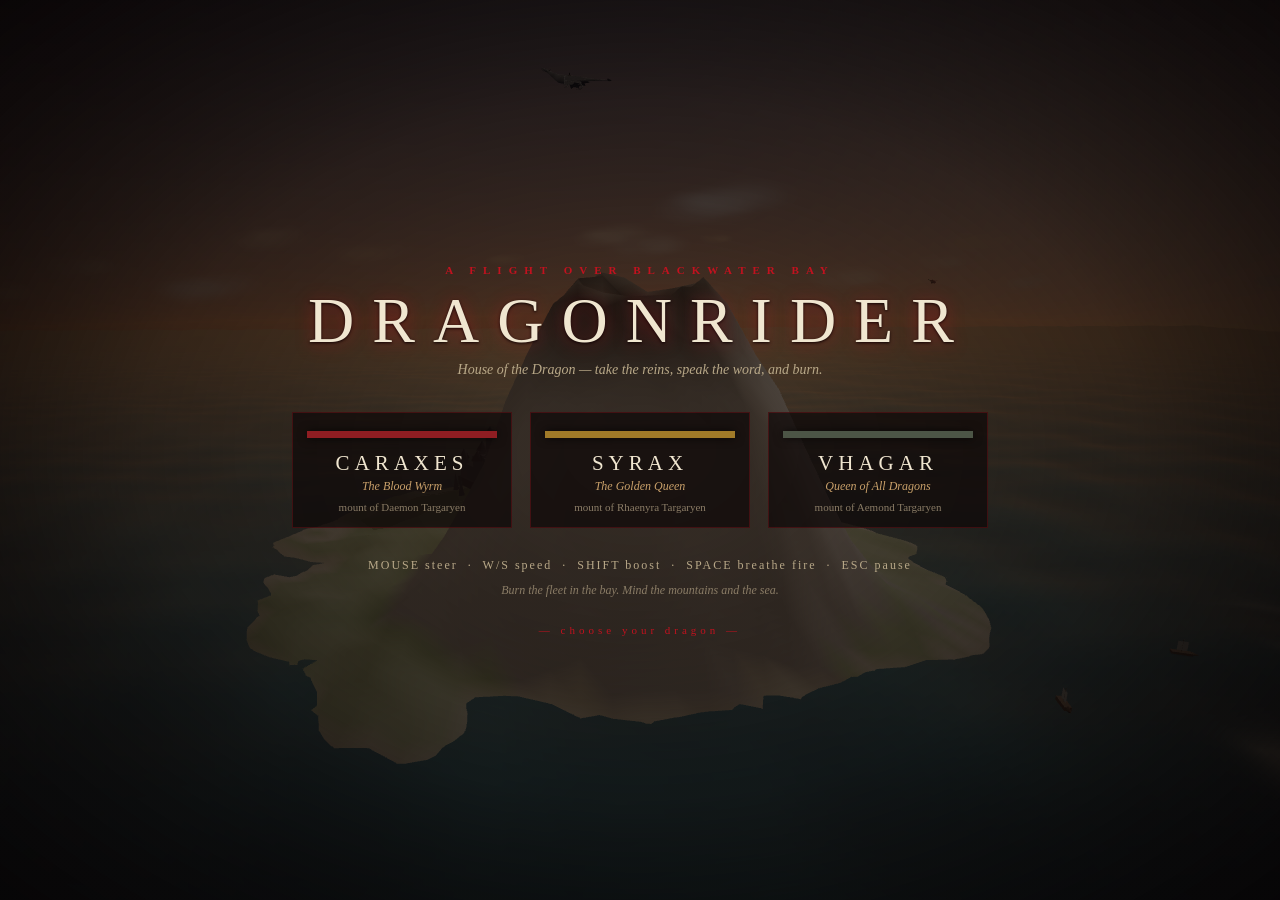
==== index.html @ 60eea190 "Initial commit: 3D House of the Dragon flight sim" ====
<!DOCTYPE html>
<html lang="en">
<head>
<meta charset="utf-8">
<title>Dragonrider — Fire and Blood</title>
<meta name="viewport" content="width=device-width, initial-scale=1">
<link rel="stylesheet" href="css/style.css">
</head>
<body>
<canvas id="scene"></canvas>

<!-- permanent subtle vignette -->
<div id="vignette"></div>
<!-- red crash flash -->
<div id="flash"></div>

<!-- crosshair -->
<div id="crosshair"><div class="ring"></div><div class="dot"></div></div>

<!-- in-game HUD -->
<div id="hud">
  <div id="title">
    <div class="house">HOUSE OF THE DRAGON</div>
    <h1>DRAGONRIDER</h1>
    <div class="words">FIRE AND BLOOD</div>
  </div>

  <div id="stats">
    <div class="stat"><label>Airspeed</label><span id="hud-speed">0</span></div>
    <div class="stat"><label>Altitude</label><span id="hud-alt">0</span></div>
    <div class="stat"><label>Ships burned</label><span id="hud-score">0</span></div>
    <div class="stat dim"><label>Deaths</label><span id="hud-deaths">0</span></div>
  </div>

  <div id="controls">
    <div><b>MOUSE</b> steer</div>
    <div><b>W / S</b> speed</div>
    <div><b>SHIFT</b> boost</div>
    <div><b>SPACE / LMB</b> dracarys</div>
    <div><b>B</b> roar &nbsp; <b>M</b> sound</div>
  </div>

  <div id="heat"><div id="heat-fill"></div><label>DRACARYS</label></div>

  <div id="toast"></div>
</div>

<!-- start menu -->
<div id="menu">
  <div class="menu-inner">
    <div class="menu-house">A FLIGHT OVER BLACKWATER BAY</div>
    <h1 class="menu-title">DRAGONRIDER</h1>
    <div class="menu-sub">House of the Dragon &mdash; take the reins, speak the word, and burn.</div>

    <div class="dragons">
      <div class="dragon-card" data-dragon="caraxes">
        <div class="dc-swatch" style="background:#8f1d22"></div>
        <div class="dc-name">CARAXES</div>
        <div class="dc-epithet">The Blood Wyrm</div>
        <div class="dc-rider">mount of Daemon Targaryen</div>
      </div>
      <div class="dragon-card" data-dragon="syrax">
        <div class="dc-swatch" style="background:#a07a28"></div>
        <div class="dc-name">SYRAX</div>
        <div class="dc-epithet">The Golden Queen</div>
        <div class="dc-rider">mount of Rhaenyra Targaryen</div>
      </div>
      <div class="dragon-card" data-dragon="vhagar">
        <div class="dc-swatch" style="background:#4c5546"></div>
        <div class="dc-name">VHAGAR</div>
        <div class="dc-epithet">Queen of All Dragons</div>
        <div class="dc-rider">mount of Aemond Targaryen</div>
      </div>
    </div>

    <div class="menu-controls">
      MOUSE steer &nbsp;&middot;&nbsp; W/S speed &nbsp;&middot;&nbsp; SHIFT boost &nbsp;&middot;&nbsp; SPACE breathe fire &nbsp;&middot;&nbsp; ESC pause
    </div>
    <div class="menu-hint">Burn the fleet in the bay. Mind the mountains and the sea.</div>
    <div class="menu-choose">— choose your dragon —</div>
  </div>
</div>

<!-- pause overlay -->
<div id="pause"><div>PAUSED</div><span>click to take the reins again</span></div>

<script src="js/vendor/three.min.js"></script>
<script src="js/noise.js"></script>
<script src="js/world.js"></script>
<script src="js/dragon.js"></script>
<script src="js/fire.js"></script>
<script src="js/audio.js"></script>
<script src="js/main.js"></script>
</body>
</html>
---- css/style.css ----
/* ---- Dragonrider: Fire and Blood — Targaryen theme ---- */
* { margin: 0; padding: 0; box-sizing: border-box; }

html, body {
  width: 100%; height: 100%;
  overflow: hidden;
  background: #0a0908;
  font-family: Georgia, 'Times New Roman', serif;
  color: #e8dcc4;
  user-select: none;
  cursor: default;
}

#scene { position: fixed; inset: 0; width: 100%; height: 100%; display: block; }

/* vignette + flash */
#vignette {
  position: fixed; inset: 0; pointer-events: none; z-index: 2;
  background: radial-gradient(ellipse at center, transparent 55%, rgba(5,2,2,.55) 100%);
}
#flash {
  position: fixed; inset: 0; pointer-events: none; z-index: 9; opacity: 0;
  background: radial-gradient(ellipse at center, rgba(200,30,20,.35), rgba(120,5,5,.8));
  transition: opacity .55s ease-out;
}

/* crosshair */
#crosshair {
  position: fixed; left: 50%; top: 50%; transform: translate(-50%,-50%);
  z-index: 5; opacity: 0; transition: opacity .3s; pointer-events: none;
}
body.playing #crosshair { opacity: .9; }
#crosshair .ring {
  width: 34px; height: 34px; border: 1px solid rgba(232,220,196,.75);
  border-radius: 50%; position: absolute; left: -17px; top: -17px;
  box-shadow: 0 0 8px rgba(0,0,0,.6), inset 0 0 8px rgba(0,0,0,.4);
  transition: border-color .15s, box-shadow .15s;
}
#crosshair .dot {
  width: 3px; height: 3px; background: #e8dcc4; border-radius: 50%;
  position: absolute; left: -1.5px; top: -1.5px;
}
#crosshair.firing .ring {
  border-color: #ff5a1f;
  box-shadow: 0 0 14px rgba(255,90,31,.8), inset 0 0 10px rgba(255,90,31,.5);
}

/* HUD */
#hud { position: fixed; inset: 0; pointer-events: none; z-index: 4; opacity: 0; transition: opacity .5s; }
body.playing #hud { opacity: 1; }

#title { position: absolute; top: 18px; left: 24px; text-shadow: 0 1px 4px rgba(0,0,0,.8); }
#title .house { font-size: 10px; letter-spacing: 5px; color: #c1121f; font-weight: bold; }
#title h1 { font-size: 26px; letter-spacing: 7px; color: #e8dcc4; font-weight: normal; }
#title .words { font-size: 10px; letter-spacing: 4px; color: #a89878; font-style: italic; }

#stats { position: absolute; left: 24px; bottom: 22px; text-shadow: 0 1px 3px rgba(0,0,0,.9); }
.stat { display: flex; align-items: baseline; gap: 10px; margin-top: 4px; }
.stat label { font-size: 10px; letter-spacing: 2px; color: #a89878; width: 96px; text-transform: uppercase; }
.stat span { font-size: 20px; color: #f0e6d0; min-width: 40px; }
.stat.dim span, .stat.dim label { color: #77695a; }
.stat.dim span { font-size: 15px; }

#controls {
  position: absolute; right: 24px; bottom: 22px; text-align: right;
  font-size: 11px; letter-spacing: 1px; color: #a89878; line-height: 1.7;
  text-shadow: 0 1px 3px rgba(0,0,0,.9);
}
#controls b { color: #e0cfa8; }

#heat {
  position: absolute; left: 50%; bottom: 30px; transform: translateX(-50%);
  width: 240px; height: 10px; border: 1px solid rgba(232,220,196,.35);
  background: rgba(10,5,5,.55); box-shadow: 0 1px 4px rgba(0,0,0,.7);
}
#heat label {
  position: absolute; top: -19px; width: 100%; text-align: center;
  font-size: 9px; letter-spacing: 5px; color: #c9a06a;
}
#heat-fill {
  height: 100%; width: 100%;
  background: linear-gradient(90deg, #7a1508, #e04a10, #ffb03a);
  transition: width .08s linear;
}

#toast {
  position: absolute; left: 50%; bottom: 90px; transform: translateX(-50%);
  font-size: 17px; font-style: italic; letter-spacing: 1px; color: #f0e2c8;
  text-shadow: 0 1px 6px rgba(0,0,0,.9); opacity: 0; transition: opacity .4s;
  white-space: nowrap;
}
#toast.show { opacity: 1; }

/* ---- menu ---- */
#menu {
  position: fixed; inset: 0; z-index: 10;
  display: flex; align-items: center; justify-content: center;
  background: radial-gradient(ellipse at center, rgba(8,4,4,.62) 0%, rgba(5,2,3,.92) 100%);
  transition: opacity .6s;
}
#menu.hidden { opacity: 0; pointer-events: none; }
.menu-inner { text-align: center; max-width: 860px; padding: 20px; }
.menu-house { font-size: 11px; letter-spacing: 7px; color: #c1121f; font-weight: bold; }
.menu-title {
  font-size: 64px; letter-spacing: 18px; font-weight: normal; margin: 8px 0 4px;
  color: #f0e6d0; text-shadow: 0 2px 18px rgba(193,18,31,.45), 0 1px 3px #000;
}
.menu-sub { font-size: 14px; font-style: italic; color: #b8a888; margin-bottom: 34px; }

.dragons { display: flex; gap: 18px; justify-content: center; margin-bottom: 30px; }
.dragon-card {
  width: 220px; padding: 18px 14px 14px; cursor: pointer; pointer-events: auto;
  background: rgba(14,8,8,.72); border: 1px solid rgba(193,18,31,.25);
  transition: transform .18s, border-color .18s, box-shadow .18s;
}
.dragon-card:hover {
  transform: translateY(-4px); border-color: #c1121f;
  box-shadow: 0 6px 26px rgba(193,18,31,.35);
}
.dc-swatch { width: 100%; height: 7px; margin-bottom: 13px; box-shadow: 0 0 10px rgba(0,0,0,.7); }
.dc-name { font-size: 21px; letter-spacing: 5px; color: #f0e6d0; }
.dc-epithet { font-size: 12px; font-style: italic; color: #c9a06a; margin: 3px 0 7px; }
.dc-rider { font-size: 11px; color: #8a7c66; }

.menu-controls { font-size: 12px; letter-spacing: 2px; color: #b8a888; margin-bottom: 10px; }
.menu-hint { font-size: 12px; font-style: italic; color: #8a7c66; margin-bottom: 26px; }
.menu-choose { font-size: 11px; letter-spacing: 4px; color: #c1121f; }

/* ---- pause ---- */
#pause {
  position: fixed; inset: 0; z-index: 8; display: none;
  align-items: center; justify-content: center; flex-direction: column;
  background: rgba(5,2,3,.55); cursor: pointer;
}
#pause.visible { display: flex; }
#pause div { font-size: 40px; letter-spacing: 14px; color: #f0e6d0; text-shadow: 0 2px 12px #000; }
#pause span { font-size: 13px; font-style: italic; color: #b8a888; margin-top: 8px; }
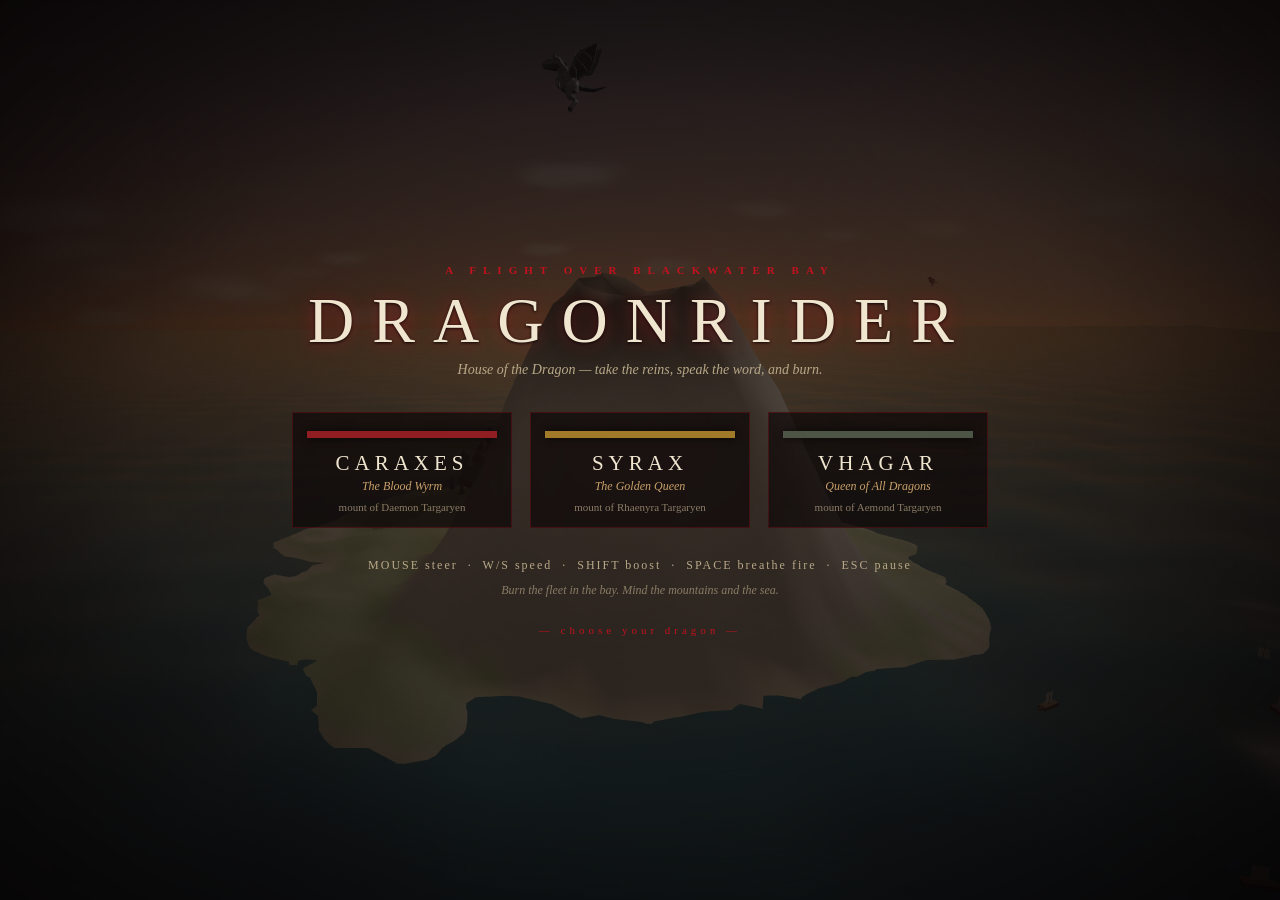
==== commit a678e89d: "Replace procedural dragon with rigged Quaternius GLB (CC0) - Animated Dragon_Flying / Dragon_Attack " ====
--- a/index.html
+++ b/index.html
@@ -85,9 +85,11 @@
 <div id="pause"><div>PAUSED</div><span>click to take the reins again</span></div>
 
 <script src="js/vendor/three.min.js"></script>
+<script src="js/vendor/GLTFLoader.js"></script>
 <script src="js/noise.js"></script>
 <script src="js/world.js"></script>
-<script src="js/dragon.js"></script>
+<script src="js/dragon-glb.js"></script>
+<script src="js/modeldragon.js"></script>
 <script src="js/fire.js"></script>
 <script src="js/audio.js"></script>
 <script src="js/main.js"></script>
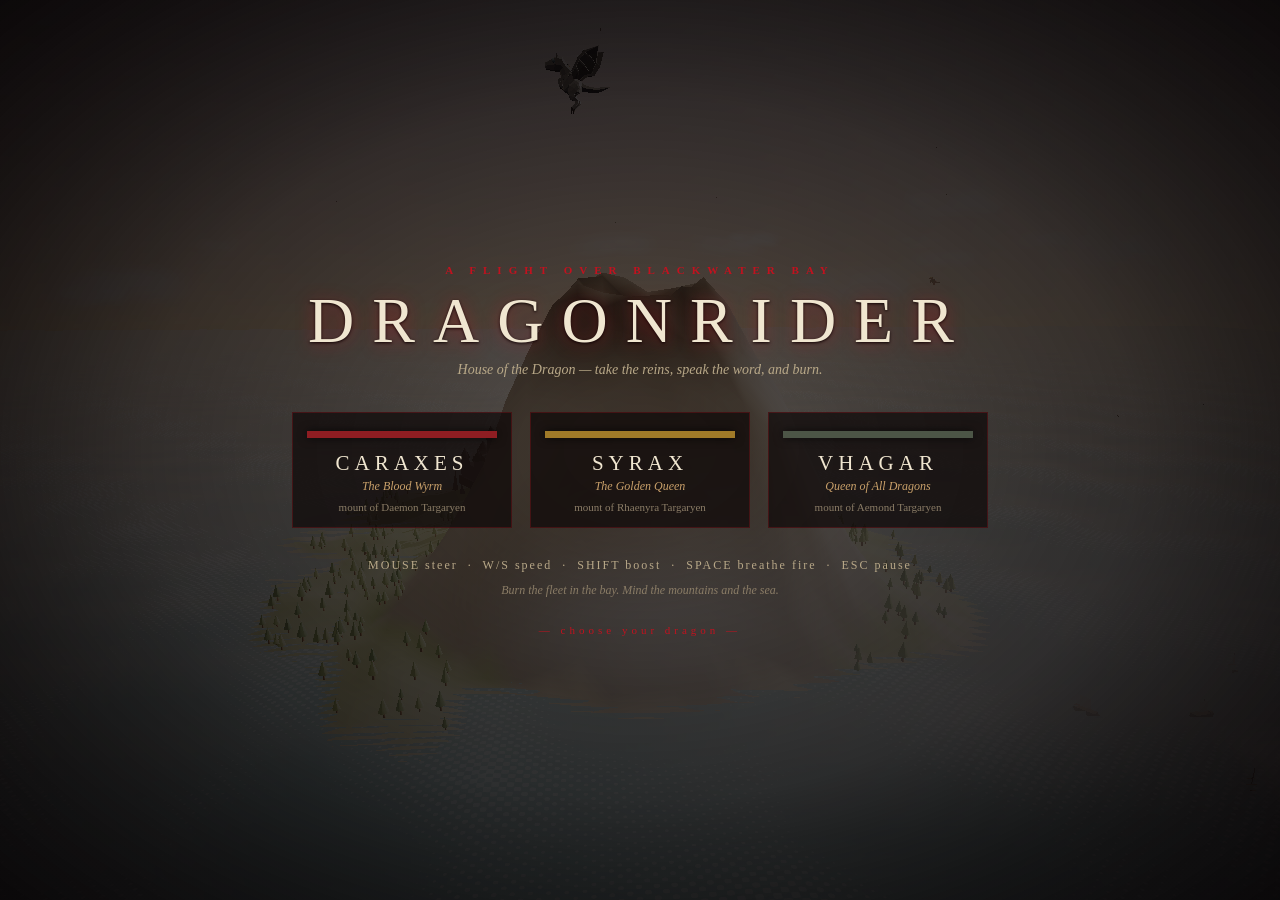
==== commit c30616ff: "Modern graphics pass: bloom, trees, birds, atmosphere - UnrealBloomPass post-processing (fire/lava/s" ====
--- a/index.html
+++ b/index.html
@@ -86,6 +86,14 @@
 
 <script src="js/vendor/three.min.js"></script>
 <script src="js/vendor/GLTFLoader.js"></script>
+<script src="js/vendor/shaders/CopyShader.js"></script>
+<script src="js/vendor/shaders/LuminosityHighPassShader.js"></script>
+<script src="js/vendor/postprocessing/Pass.js"></script>
+<script src="js/vendor/postprocessing/MaskPass.js"></script>
+<script src="js/vendor/postprocessing/ShaderPass.js"></script>
+<script src="js/vendor/postprocessing/RenderPass.js"></script>
+<script src="js/vendor/postprocessing/EffectComposer.js"></script>
+<script src="js/vendor/postprocessing/UnrealBloomPass.js"></script>
 <script src="js/noise.js"></script>
 <script src="js/world.js"></script>
 <script src="js/dragon-glb.js"></script>
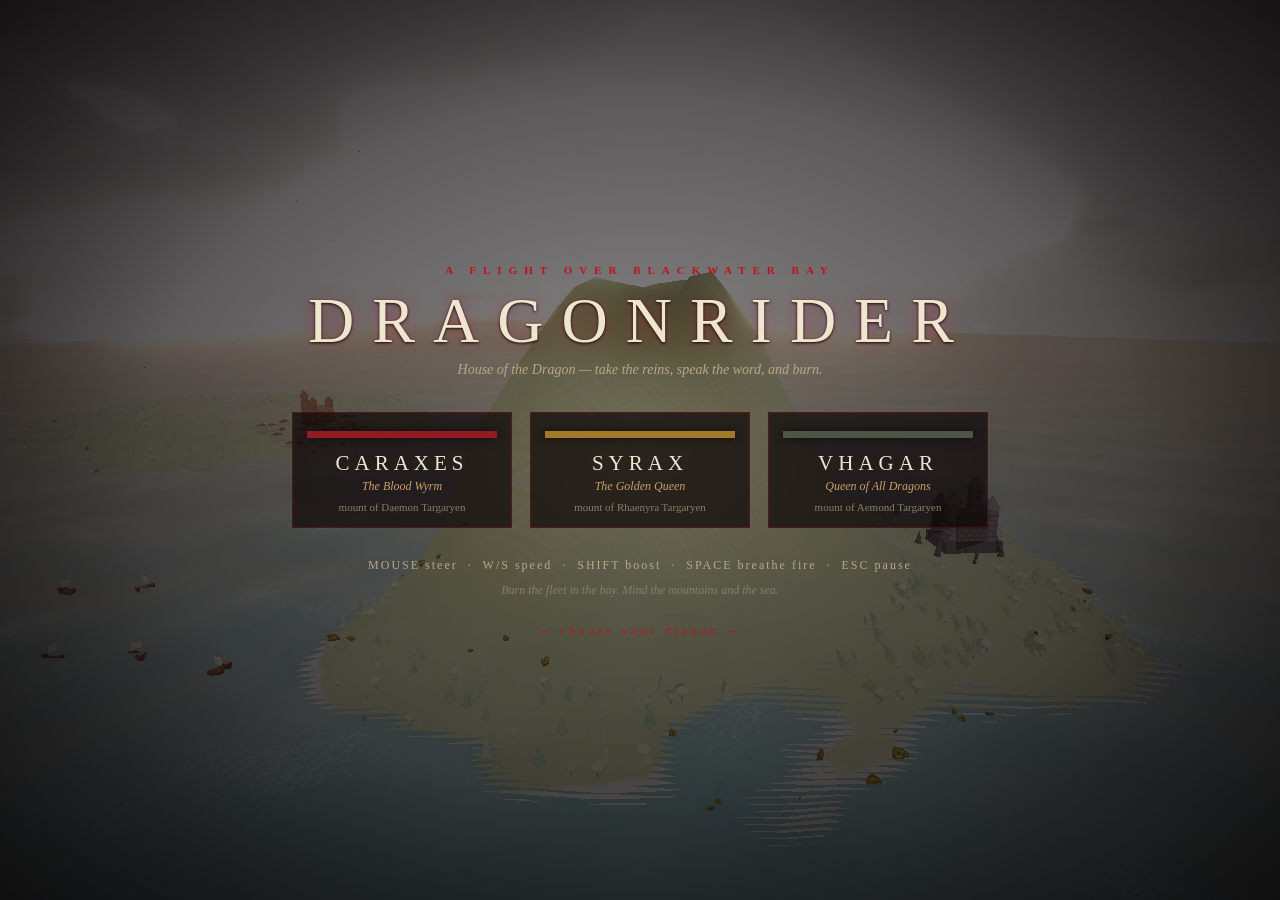
==== commit 0ff5cd05: "2026-grade graphics: HDRI sky + photographic PBR terrain - Real HDRI sky (Poly Haven belfast_sunset_" ====
--- a/index.html
+++ b/index.html
@@ -86,6 +86,7 @@
 
 <script src="js/vendor/three.min.js"></script>
 <script src="js/vendor/GLTFLoader.js"></script>
+<script src="js/vendor/RGBELoader.js"></script>
 <script src="js/vendor/shaders/CopyShader.js"></script>
 <script src="js/vendor/shaders/LuminosityHighPassShader.js"></script>
 <script src="js/vendor/postprocessing/Pass.js"></script>
@@ -95,6 +96,7 @@
 <script src="js/vendor/postprocessing/EffectComposer.js"></script>
 <script src="js/vendor/postprocessing/UnrealBloomPass.js"></script>
 <script src="js/noise.js"></script>
+<script src="js/env-assets.js"></script>
 <script src="js/world.js"></script>
 <script src="js/dragon-glb.js"></script>
 <script src="js/modeldragon.js"></script>
--- a/css/style.css
+++ b/css/style.css
@@ -95,7 +95,7 @@
 #menu {
   position: fixed; inset: 0; z-index: 10;
   display: flex; align-items: center; justify-content: center;
-  background: radial-gradient(ellipse at center, rgba(8,4,4,.62) 0%, rgba(5,2,3,.92) 100%);
+  background: radial-gradient(ellipse at center, rgba(8,4,4,.45) 0%, rgba(5,2,3,.82) 100%);
   transition: opacity .6s;
 }
 #menu.hidden { opacity: 0; pointer-events: none; }
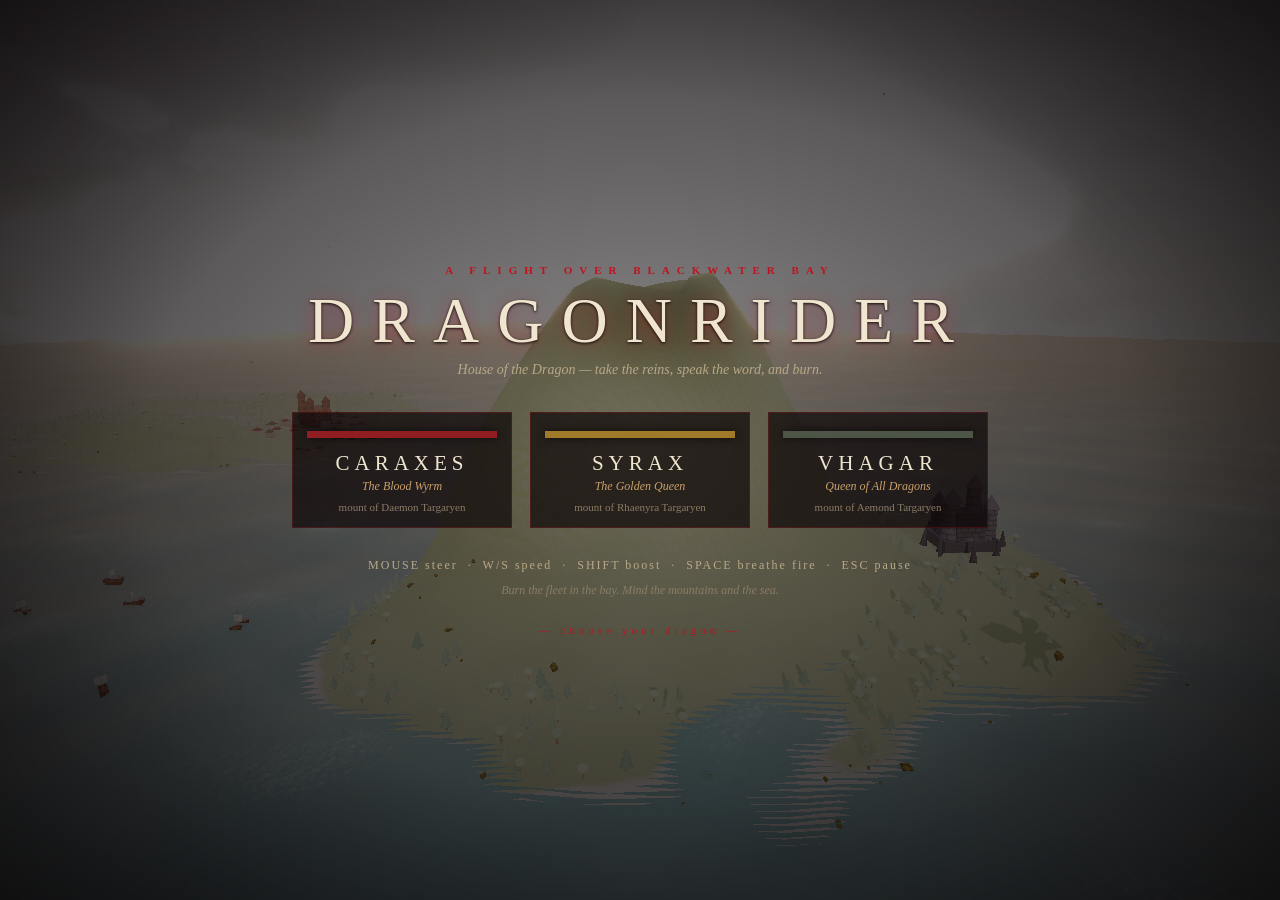
==== commit ffa16986: "Realistic textured dragon model - User-supplied demon dragon GLB (32MB) optimized: textures recompre" ====
--- a/index.html
+++ b/index.html
@@ -87,6 +87,7 @@
 <script src="js/vendor/three.min.js"></script>
 <script src="js/vendor/GLTFLoader.js"></script>
 <script src="js/vendor/RGBELoader.js"></script>
+<script src="js/vendor/SkeletonUtils.js"></script>
 <script src="js/vendor/shaders/CopyShader.js"></script>
 <script src="js/vendor/shaders/LuminosityHighPassShader.js"></script>
 <script src="js/vendor/postprocessing/Pass.js"></script>
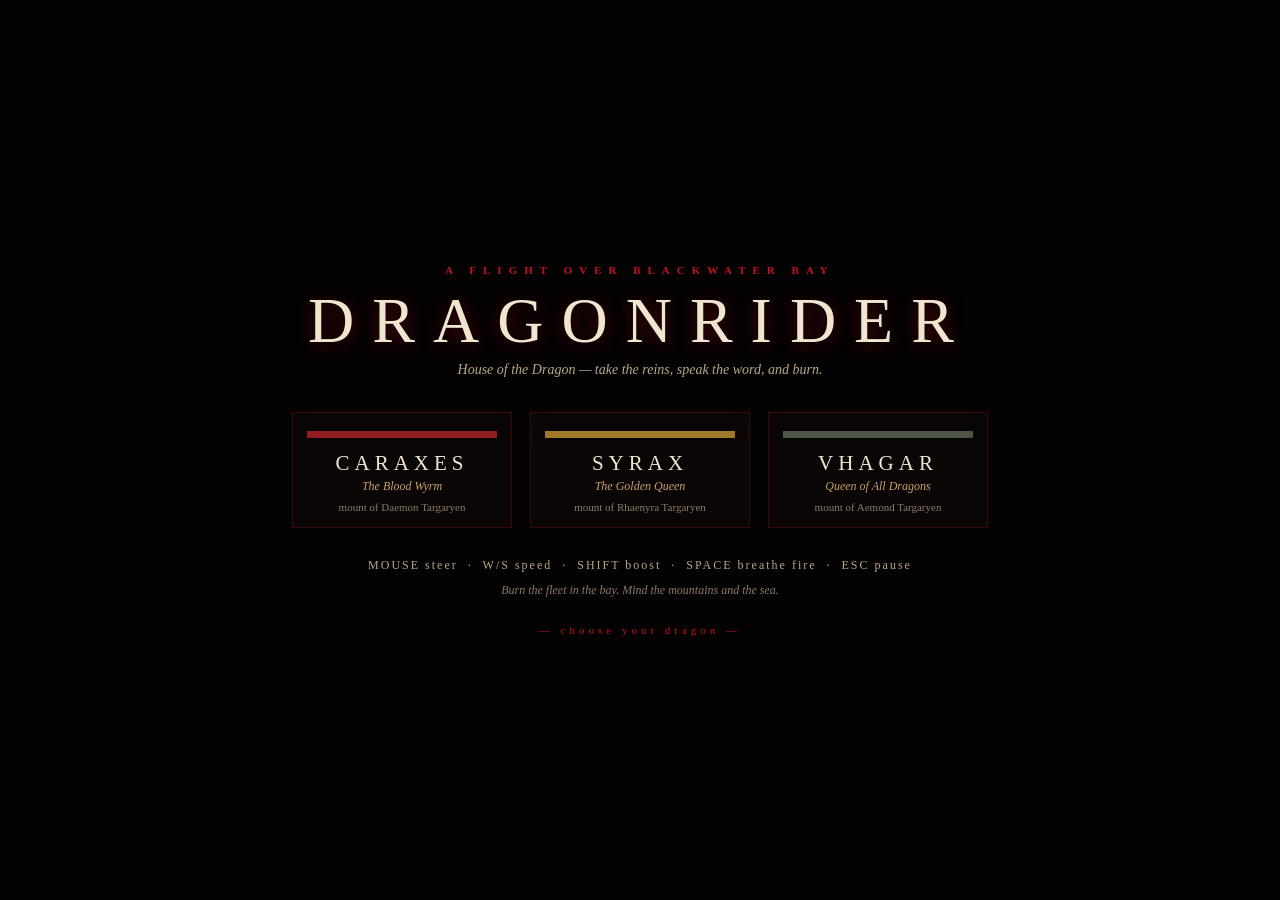
==== commit 9bd9a984: "Caravel ship model for the fleet - Sketchfab caravel GLB replaces the procedural box cog: textured h" ====
--- a/index.html
+++ b/index.html
@@ -98,6 +98,7 @@
 <script src="js/vendor/postprocessing/UnrealBloomPass.js"></script>
 <script src="js/noise.js"></script>
 <script src="js/env-assets.js"></script>
+<script src="js/ship-glb.js"></script>
 <script src="js/world.js"></script>
 <script src="js/dragon-glb.js"></script>
 <script src="js/modeldragon.js"></script>
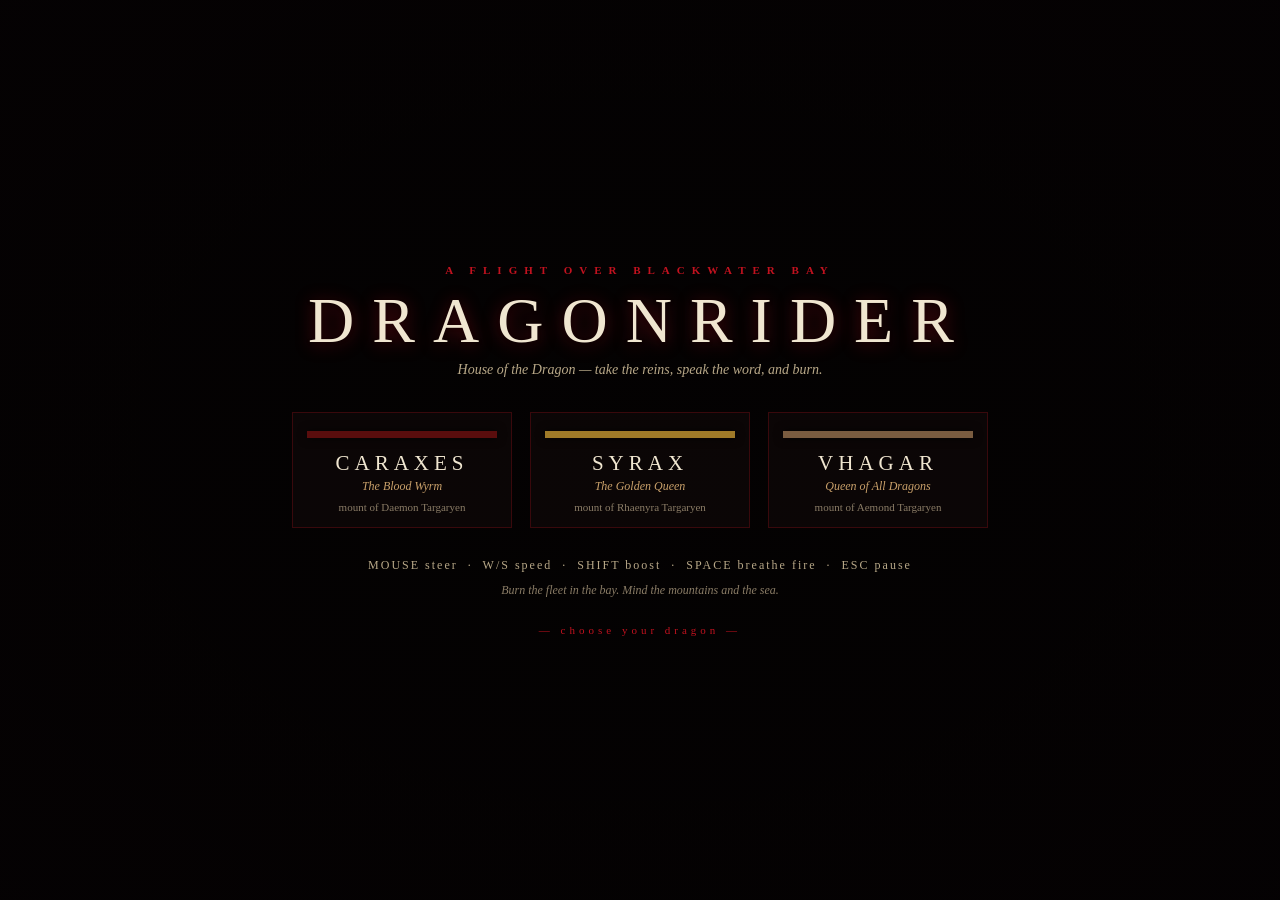
==== commit db5edbf3: "Three selectable dragons, caravel fleet, load-time orientation fix Dragons: - caraxes/syrax/vhagar o" ====
--- a/index.html
+++ b/index.html
@@ -54,7 +54,7 @@
 
     <div class="dragons">
       <div class="dragon-card" data-dragon="caraxes">
-        <div class="dc-swatch" style="background:#8f1d22"></div>
+        <div class="dc-swatch" style="background:#5a0d0d"></div>
         <div class="dc-name">CARAXES</div>
         <div class="dc-epithet">The Blood Wyrm</div>
         <div class="dc-rider">mount of Daemon Targaryen</div>
@@ -66,7 +66,7 @@
         <div class="dc-rider">mount of Rhaenyra Targaryen</div>
       </div>
       <div class="dragon-card" data-dragon="vhagar">
-        <div class="dc-swatch" style="background:#4c5546"></div>
+        <div class="dc-swatch" style="background:#7a5c40"></div>
         <div class="dc-name">VHAGAR</div>
         <div class="dc-epithet">Queen of All Dragons</div>
         <div class="dc-rider">mount of Aemond Targaryen</div>
